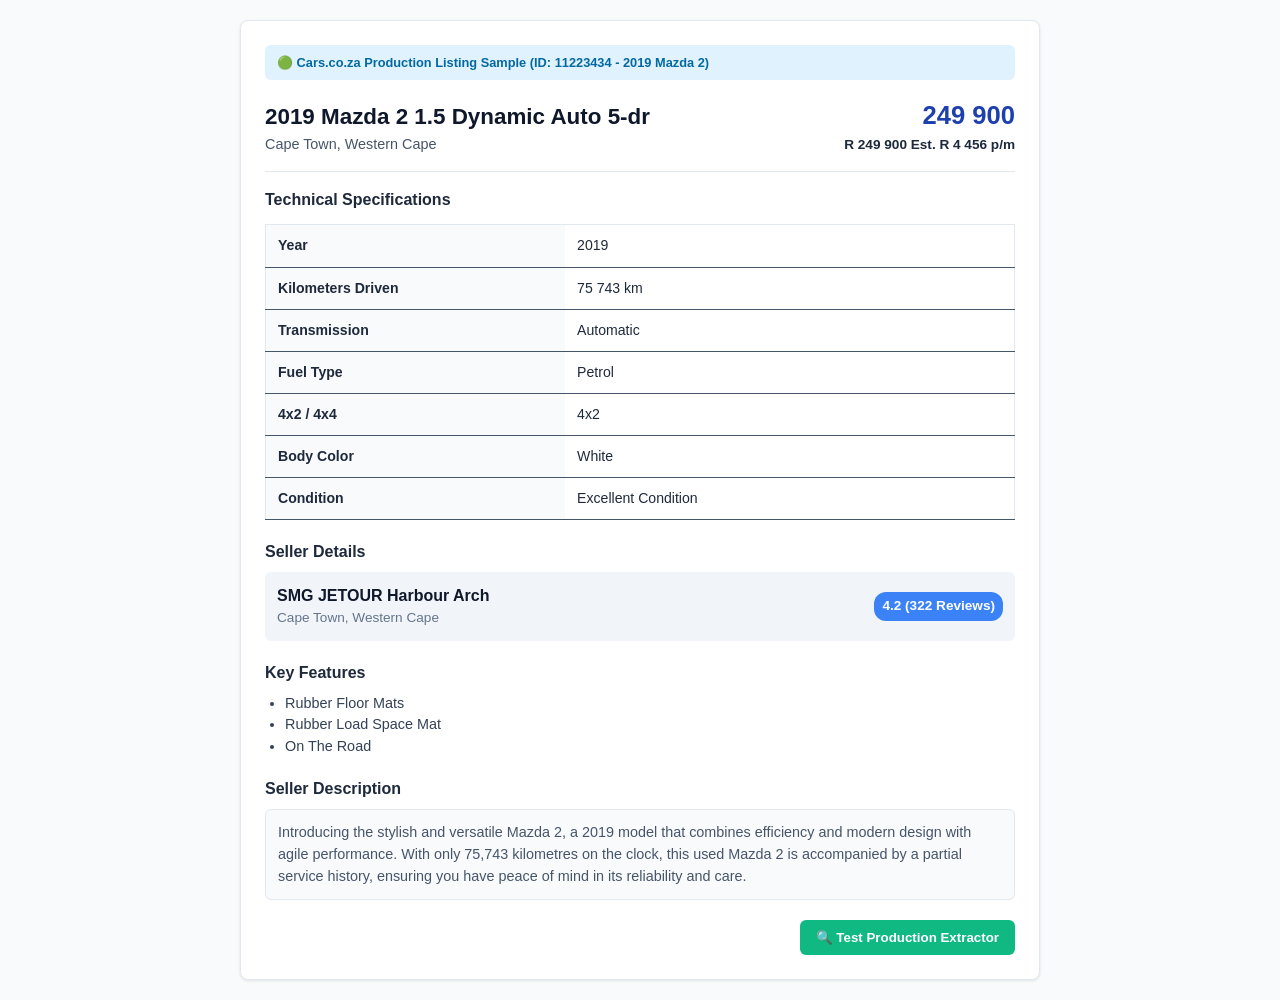
==== docs/cars-co-za-sample.html @ aab233fe "Update Car Data Entry Helper to v2.0.0" ====
<!DOCTYPE html>
<html lang="en">
<head>
  <meta charset="UTF-8">
  <meta name="viewport" content="width=device-width, initial-scale=1.0">
  <title>2019 Mazda 2 1.5 Dynamic Auto 5-dr for sale in Cape Town - Cars.co.za</title>
  <link rel="canonical" href="https://www.cars.co.za/for-sale/used/2019-Mazda-2-1.5-Dynamic-Auto-5-dr-Western-Cape-Cape-Town/11223434/">
  <meta property="og:title" content="2019 Mazda 2 1.5 Dynamic Auto 5-dr for sale - R 249 900">
  <meta property="og:description" content="Introducing the stylish and versatile Mazda 2, a 2019 model that combines efficiency and modern design with agile performance. With only 75,743 kilometres on the clock...">
  <meta property="og:url" content="https://www.cars.co.za/for-sale/used/2019-Mazda-2-1.5-Dynamic-Auto-5-dr-Western-Cape-Cape-Town/11223434/">
  <link rel="stylesheet" href="styles.css">

  <!-- Cars.co.za Marker -->
  <meta name="cars-co-za-marker" id="cars-co-za-marker" content="true">

  <!-- Schema.org Microdata JSON-LD -->
  <script type="application/ld+json">
  {
    "@context": "https://schema.org",
    "@type": "Car",
    "name": "2019 Mazda 2 1.5 Dynamic Auto 5-dr",
    "brand": { "@type": "Brand", "name": "Mazda" },
    "model": "2",
    "vehicleModelDate": "2019",
    "mileageFromOdometer": { "@type": "QuantitativeValue", "value": "75743", "unitCode": "KMT" },
    "vehicleTransmission": "Automatic",
    "fuelType": "Petrol",
    "driveWheelConfiguration": "Front-wheel drive",
    "color": "White",
    "itemCondition": "https://schema.org/UsedCondition",
    "offers": {
      "@type": "Offer",
      "price": "249900",
      "priceCurrency": "ZAR",
      "seller": {
        "@type": "AutoDealer",
        "name": "SMG JETOUR Harbour Arch",
        "aggregateRating": { "@type": "AggregateRating", "ratingValue": "4.2", "reviewCount": "322" }
      }
    },
    "description": "Introducing the stylish and versatile Mazda 2, a 2019 model that combines efficiency and modern design with agile performance. With only 75,743 kilometres on the clock, this used Mazda 2 is accompanied by a partial service history, ensuring you have peace of mind in its reliability and care."
  }
  </script>

  <!-- Hydrated Next.js Props Simulation -->
  <script id="__NEXT_DATA__" type="application/json">
  {
    "props": {
      "pageProps": {
        "listing": {
          "id": "11223434",
          "title": "2019 Mazda 2 1.5 Dynamic Auto 5-dr",
          "year": "2019",
          "mileage": "75 743 km",
          "transmission": "Automatic",
          "fuel": "Petrol",
          "drivetrain": "4x2",
          "colour": "White",
          "condition": "Excellent Condition",
          "price": "249 900",
          "pricingSummary": "R 249 900 Est. R 4 456 p/m",
          "dealer": {
            "name": "SMG JETOUR Harbour Arch",
            "rating": "4.2 (322 Reviews)",
            "address": "Cape Town, Western Cape"
          },
          "location": "Cape Town, Western Cape",
          "features": ["Rubber Floor Mats", "Rubber Load Space Mat", "On The Road"],
          "description": "Introducing the stylish and versatile Mazda 2, a 2019 model that combines efficiency and modern design with agile performance. With only 75,743 kilometres on the clock, this used Mazda 2 is accompanied by a partial service history, ensuring you have peace of mind in its reliability and care."
        }
      }
    }
  }
  </script>
</head>
<body class="demo-body">

  <div class="demo-card">
    <div style="background:#e0f2fe; color:#0369a1; padding:8px 12px; border-radius:6px; font-size:0.8rem; font-weight:600; margin-bottom:16px;">
      🟢 Cars.co.za Production Listing Sample (ID: 11223434 - 2019 Mazda 2)
    </div>

    <!-- Header Section -->
    <div style="display:flex; justify-content:space-between; align-items:flex-start; margin-bottom:16px;">
      <div>
        <h1 class="heading-sm" data-test="heading" style="color:#0f172a; margin-top:4px; font-size:1.4rem;">2019 Mazda 2 1.5 Dynamic Auto 5-dr</h1>
        <p data-test="location" class="location-text" style="color:#475569; font-size:0.9rem;">Cape Town, Western Cape</p>
      </div>
      <div style="text-align:right;">
        <span class="heading-lg price" data-test="price" style="font-size:1.6rem; font-weight:800; color:#1e40af;">249 900</span>
        <span data-test="pricing-summary" class="price-summary" style="display:block; font-size:0.85rem; color:#1e293b; font-weight:600;">R 249 900 Est. R 4 456 p/m</span>
      </div>
    </div>

    <hr style="border:none; border-top:1px solid #e2e8f0; margin:16px 0;">

    <!-- Specification Table -->
    <h3 style="font-size:1rem; color:#1e293b; margin-bottom:12px;">Technical Specifications</h3>
    <table class="vehicle-details__list" style="width:100%; border:1px solid #e2e8f0; margin-bottom:20px;">
      <tbody>
        <tr class="spec-item"><td style="font-weight:600; background:#f8fafc; width:40%;">Year</td><td>2019</td></tr>
        <tr class="spec-item"><td style="font-weight:600; background:#f8fafc;">Kilometers Driven</td><td>75 743 km</td></tr>
        <tr class="spec-item"><td style="font-weight:600; background:#f8fafc;">Transmission</td><td>Automatic</td></tr>
        <tr class="spec-item"><td style="font-weight:600; background:#f8fafc;">Fuel Type</td><td>Petrol</td></tr>
        <tr class="spec-item"><td style="font-weight:600; background:#f8fafc;">4x2 / 4x4</td><td>4x2</td></tr>
        <tr class="spec-item"><td style="font-weight:600; background:#f8fafc;">Body Color</td><td>White</td></tr>
        <tr class="spec-item"><td style="font-weight:600; background:#f8fafc;">Condition</td><td>Excellent Condition</td></tr>
      </tbody>
    </table>

    <!-- Seller Info -->
    <h3 style="font-size:1rem; color:#1e293b; margin-bottom:8px;">Seller Details</h3>
    <div class="seller-info" style="background:#f1f5f9; padding:12px; border-radius:6px; margin-bottom:20px; display:flex; justify-content:space-between; align-items:center;">
      <div>
        <strong class="seller-info__title" data-test="dealer-name" style="color:#0f172a;">SMG JETOUR Harbour Arch</strong>
        <p class="seller-info__address" data-test="dealer-address" style="color:#64748b; font-size:0.85rem;">Cape Town, Western Cape</p>
      </div>
      <div class="rating-badge" data-test="dealer-rating" style="background:#3b82f6; color:#fff; padding:4px 8px; border-radius:12px; font-weight:700; font-size:0.85rem;">
        4.2 (322 Reviews)
      </div>
    </div>

    <!-- Features -->
    <h3 style="font-size:1rem; color:#1e293b; margin-bottom:8px;">Key Features</h3>
    <ul class="features-list" data-test="features" style="padding-left:20px; margin-bottom:20px; font-size:0.9rem; color:#334155;">
      <li>Rubber Floor Mats</li>
      <li>Rubber Load Space Mat</li>
      <li>On The Road</li>
    </ul>

    <!-- Description -->
    <h3 style="font-size:1rem; color:#1e293b; margin-bottom:8px;">Seller Description</h3>
    <p class="vehicle-description" data-test="description" style="background:#f8fafc; border:1px solid #e2e8f0; padding:12px; border-radius:6px; font-size:0.9rem; color:#475569;">
      Introducing the stylish and versatile Mazda 2, a 2019 model that combines efficiency and modern design with agile performance. With only 75,743 kilometres on the clock, this used Mazda 2 is accompanied by a partial service history, ensuring you have peace of mind in its reliability and care.
    </p>

    <!-- Test Harness Trigger -->
    <div style="margin-top:20px; text-align:right;">
      <button onclick="runSampleExtraction()" style="background:#10b981; color:#fff; border:none; padding:10px 16px; border-radius:6px; font-weight:700; cursor:pointer;">
        🔍 Test Production Extractor
      </button>
    </div>

    <pre id="sample-json-out" style="margin-top:16px; display:none; background:#0f172a; color:#34d399; padding:12px; border-radius:6px; font-size:0.8rem; overflow-x:auto;"></pre>
  </div>

  <script src="normalizers.js"></script>
  <script src="validators.js"></script>
  <script src="source-extractor.js"></script>
  <script>
    function runSampleExtraction() {
      const res = window.CarSourceExtractor.extractFromDocument(document);
      const out = document.getElementById('sample-json-out');
      out.style.display = 'block';
      out.textContent = JSON.stringify(res.normalized, null, 2);
    }
  </script>
</body>
</html>
---- docs/styles.css ----
:root {
  --bg-dark: #0f172a;
  --bg-card: #1e293b;
  --bg-input: #334155;
  --text-main: #f8fafc;
  --text-muted: #94a3b8;
  --primary: #3b82f6;
  --primary-hover: #2563eb;
  --success: #10b981;
  --warning: #f59e0b;
  --danger: #ef4444;
  --border: #475569;
  --radius: 8px;
  --font: -apple-system, BlinkMacSystemFont, "Segoe UI", Roboto, Helvetica, Arial, sans-serif;
}

* {
  box-sizing: border-box;
  margin: 0;
  padding: 0;
}

body {
  font-family: var(--font);
  background-color: var(--bg-dark);
  color: var(--text-main);
  line-height: 1.5;
  padding: 16px;
}

header {
  margin-bottom: 24px;
  border-bottom: 1px solid var(--border);
  padding-bottom: 16px;
}

h1 {
  font-size: 1.5rem;
  font-weight: 700;
  color: var(--text-main);
  display: flex;
  align-items: center;
  gap: 10px;
}

h2 {
  font-size: 1.2rem;
  margin-bottom: 12px;
  color: var(--primary);
}

p {
  color: var(--text-muted);
  font-size: 0.95rem;
}

.badge {
  font-size: 0.75rem;
  padding: 2px 8px;
  border-radius: 12px;
  font-weight: 600;
  display: inline-block;
}
.badge-no-node {
  background-color: #065f46;
  color: #34d399;
  border: 1px solid #10b981;
}

.grid-layout {
  display: grid;
  grid-template-columns: 1fr;
  gap: 20px;
}

@media (min-width: 900px) {
  .grid-layout {
    grid-template-columns: 1fr 1fr;
  }
  .full-width {
    grid-column: span 2;
  }
}

.card {
  background-color: var(--bg-card);
  border: 1px solid var(--border);
  border-radius: var(--radius);
  padding: 16px;
  box-shadow: 0 4px 6px -1px rgba(0,0,0,0.3);
}

.action-bar {
  display: flex;
  flex-wrap: wrap;
  gap: 12px;
  margin-bottom: 16px;
}

.btn {
  background-color: var(--primary);
  color: #ffffff;
  border: none;
  padding: 10px 16px;
  border-radius: var(--radius);
  font-weight: 600;
  font-size: 0.9rem;
  cursor: pointer;
  display: inline-flex;
  align-items: center;
  gap: 6px;
  transition: background-color 0.2s ease, transform 0.1s ease;
}

.btn:hover {
  background-color: var(--primary-hover);
}

.btn:active {
  transform: scale(0.98);
}

.btn-secondary {
  background-color: #475569;
}
.btn-secondary:hover {
  background-color: #64748b;
}

.btn-success {
  background-color: var(--success);
}
.btn-success:hover {
  background-color: #059669;
}

.btn-outline {
  background-color: transparent;
  border: 1px solid var(--border);
  color: var(--text-main);
}
.btn-outline:hover {
  background-color: var(--bg-input);
}

.table-responsive {
  width: 100%;
  overflow-x: auto;
}

table {
  width: 100%;
  border-collapse: collapse;
  margin-top: 8px;
  font-size: 0.88rem;
}

th, td {
  padding: 10px 12px;
  text-align: left;
  border-bottom: 1px solid var(--border);
}

th {
  background-color: #0f172a;
  color: var(--text-muted);
  font-weight: 600;
  text-transform: uppercase;
  font-size: 0.75rem;
  letter-spacing: 0.05em;
}

tr:hover {
  background-color: rgba(255,255,255,0.02);
}

.status-tag {
  display: inline-flex;
  align-items: center;
  gap: 4px;
  padding: 2px 8px;
  border-radius: 4px;
  font-size: 0.75rem;
  font-weight: 600;
}
.status-extracted { background-color: rgba(16, 185, 129, 0.2); color: #34d399; }
.status-missing { background-color: rgba(245, 158, 11, 0.2); color: #fbbf24; }
.status-error { background-color: rgba(239, 68, 68, 0.2); color: #f87171; }
.status-filled { background-color: rgba(59, 130, 246, 0.2); color: #60a5fa; }

iframe {
  width: 100%;
  height: 480px;
  border: 1px solid var(--border);
  border-radius: var(--radius);
  background-color: #ffffff;
}

/* Tabs */
.tabs {
  display: flex;
  border-bottom: 1px solid var(--border);
  margin-bottom: 16px;
}
.tab-btn {
  padding: 8px 16px;
  background: none;
  border: none;
  color: var(--text-muted);
  font-weight: 600;
  cursor: pointer;
  border-bottom: 2px solid transparent;
}
.tab-btn.active {
  color: var(--primary);
  border-bottom-color: var(--primary);
}
.tab-content {
  display: none;
}
.tab-content.active {
  display: block;
}

/* Mapping Table Editor */
.mapping-input {
  width: 100%;
  background-color: var(--bg-input);
  border: 1px solid var(--border);
  color: var(--text-main);
  padding: 6px 10px;
  border-radius: 4px;
  font-family: monospace;
  font-size: 0.85rem;
}

/* Form Styles for Dummy Pages */
.demo-body {
  background-color: #f8fafc;
  color: #1e293b;
  padding: 20px;
  font-family: var(--font);
}
.demo-card {
  background-color: #ffffff;
  border: 1px solid #e2e8f0;
  border-radius: 8px;
  padding: 24px;
  max-width: 800px;
  margin: 0 auto;
  box-shadow: 0 1px 3px rgba(0,0,0,0.1);
}
.demo-form-group {
  margin-bottom: 16px;
}
.demo-form-group label {
  display: block;
  font-weight: 600;
  margin-bottom: 6px;
  font-size: 0.9rem;
  color: #334155;
}
.demo-control {
  width: 100%;
  padding: 8px 12px;
  border: 1px solid #cbd5e1;
  border-radius: 6px;
  font-size: 0.95rem;
}
.demo-control:focus {
  border-color: #3b82f6;
  outline: none;
  box-shadow: 0 0 0 3px rgba(59, 130, 246, 0.2);
}
.checkbox-group, .radio-group {
  display: flex;
  flex-wrap: wrap;
  gap: 12px;
}
.checkbox-item, .radio-item {
  display: flex;
  align-items: center;
  gap: 6px;
  font-size: 0.9rem;
}
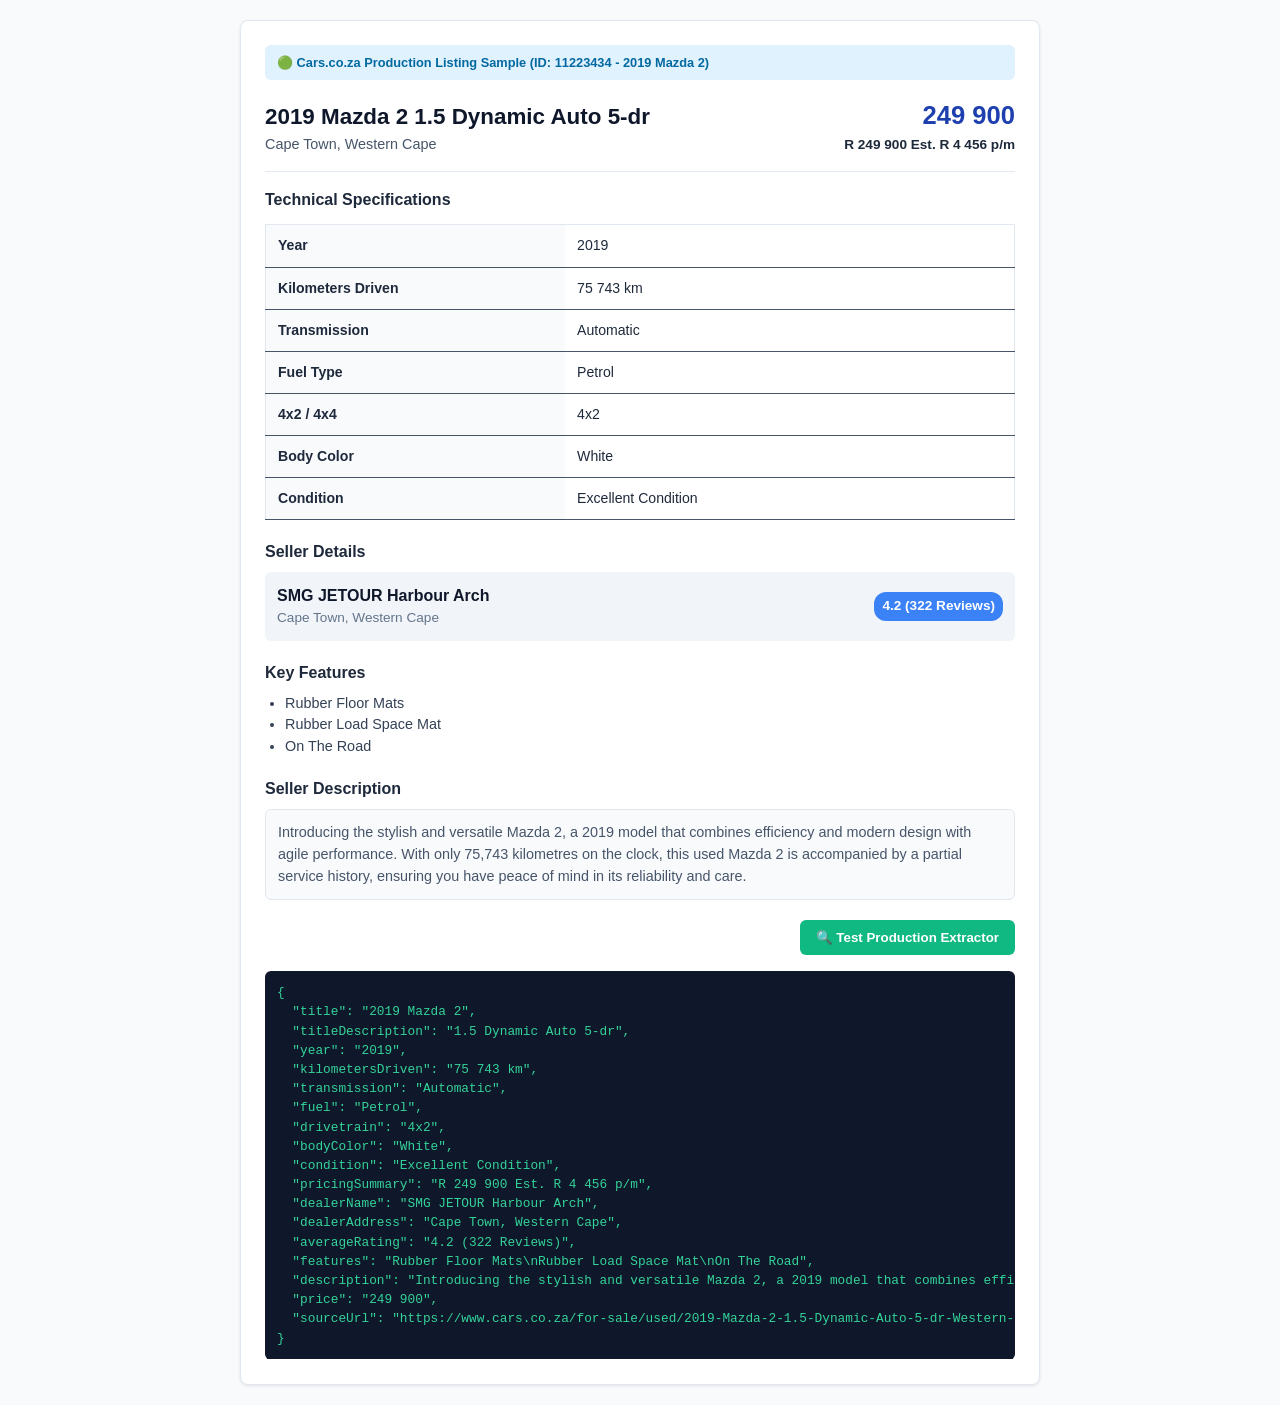
==== commit 7eec3416: "Update Car Data Entry Helper to v2.0.5 with verified icon-anchored extraction and strict section bou" ====
--- a/docs/cars-co-za-sample.html
+++ b/docs/cars-co-za-sample.html
@@ -154,6 +154,7 @@
       out.style.display = 'block';
       out.textContent = JSON.stringify(res.normalized, null, 2);
     }
+    window.addEventListener('DOMContentLoaded', runSampleExtraction);
   </script>
 </body>
 </html>
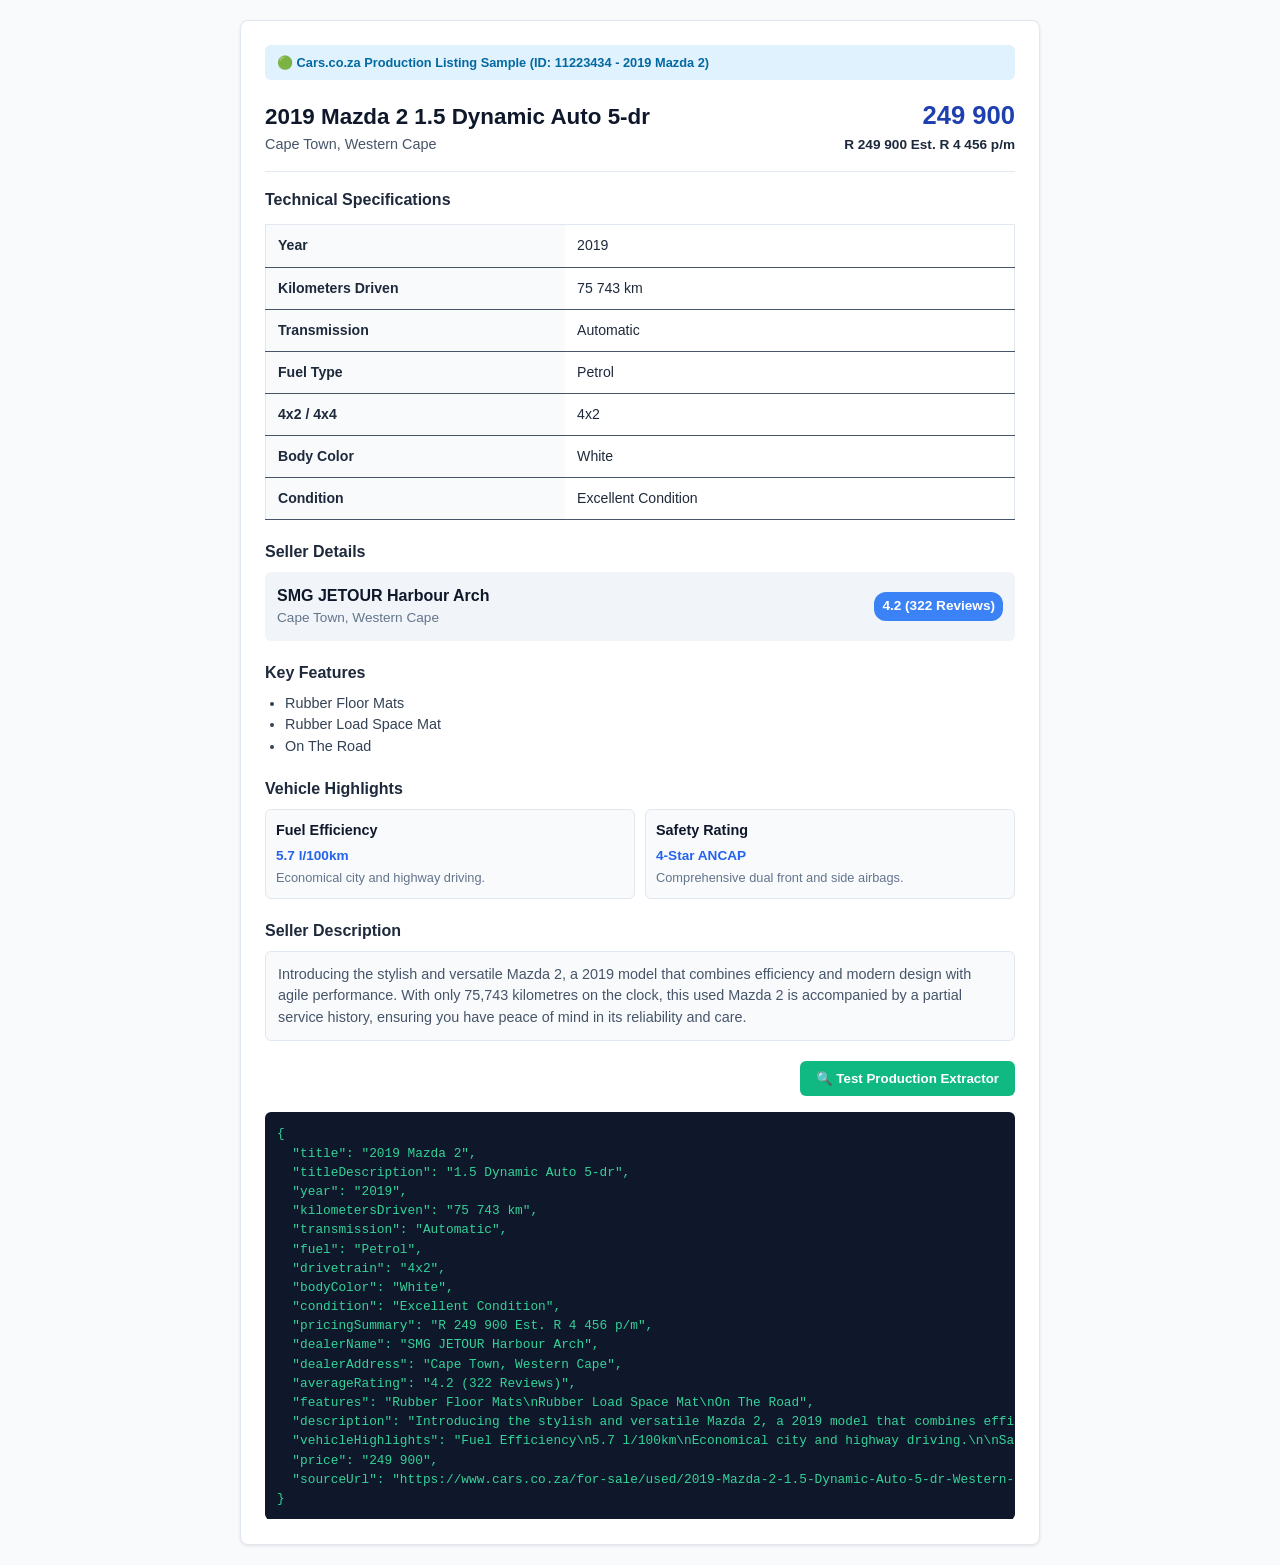
==== commit 8532d3a4: "Add Vehicle Highlights multi-card extractor and COPY button to Car Data Entry Helper v2.2.0" ====
--- a/docs/cars-co-za-sample.html
+++ b/docs/cars-co-za-sample.html
@@ -128,6 +128,23 @@
       <li>On The Road</li>
     </ul>
 
+    <!-- Vehicle Highlights (2 Cards) -->
+    <div class="highlights-section" data-test="vehicle-highlights" style="margin-bottom:20px;">
+      <h3 style="font-size:1rem; color:#1e293b; margin-bottom:8px;">Vehicle Highlights</h3>
+      <div style="display:grid; grid-template-columns:repeat(2, 1fr); gap:10px;">
+        <div class="highlight-card" style="background:#f8fafc; border:1px solid #e2e8f0; padding:10px; border-radius:6px;">
+          <h4 style="margin:0 0 4px 0; font-size:0.9rem; font-weight:700; color:#0f172a;">Fuel Efficiency</h4>
+          <div style="font-weight:700; color:#2563eb; font-size:0.85rem; margin-bottom:2px;">5.7 l/100km</div>
+          <p style="margin:0; font-size:0.8rem; color:#64748b;">Economical city and highway driving.</p>
+        </div>
+        <div class="highlight-card" style="background:#f8fafc; border:1px solid #e2e8f0; padding:10px; border-radius:6px;">
+          <h4 style="margin:0 0 4px 0; font-size:0.9rem; font-weight:700; color:#0f172a;">Safety Rating</h4>
+          <div style="font-weight:700; color:#2563eb; font-size:0.85rem; margin-bottom:2px;">4-Star ANCAP</div>
+          <p style="margin:0; font-size:0.8rem; color:#64748b;">Comprehensive dual front and side airbags.</p>
+        </div>
+      </div>
+    </div>
+
     <!-- Description -->
     <h3 style="font-size:1rem; color:#1e293b; margin-bottom:8px;">Seller Description</h3>
     <p class="vehicle-description" data-test="description" style="background:#f8fafc; border:1px solid #e2e8f0; padding:12px; border-radius:6px; font-size:0.9rem; color:#475569;">
